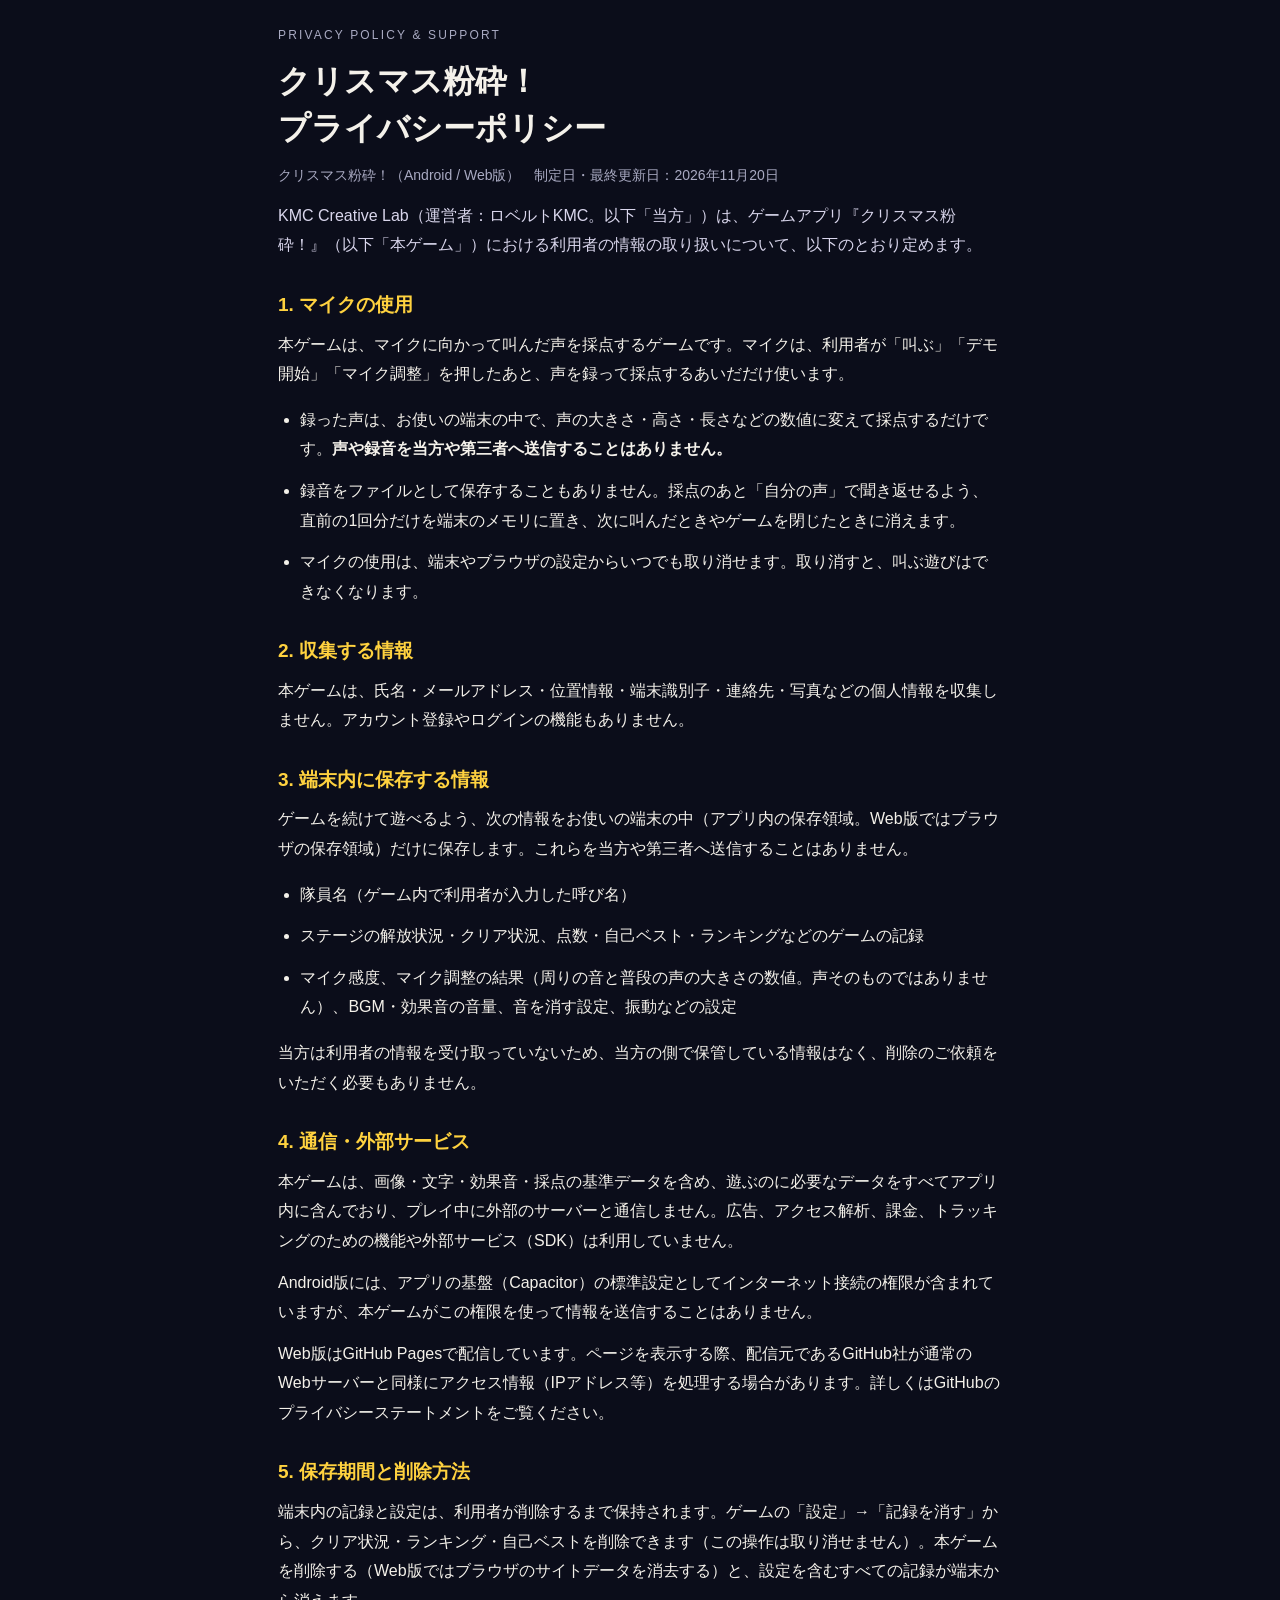
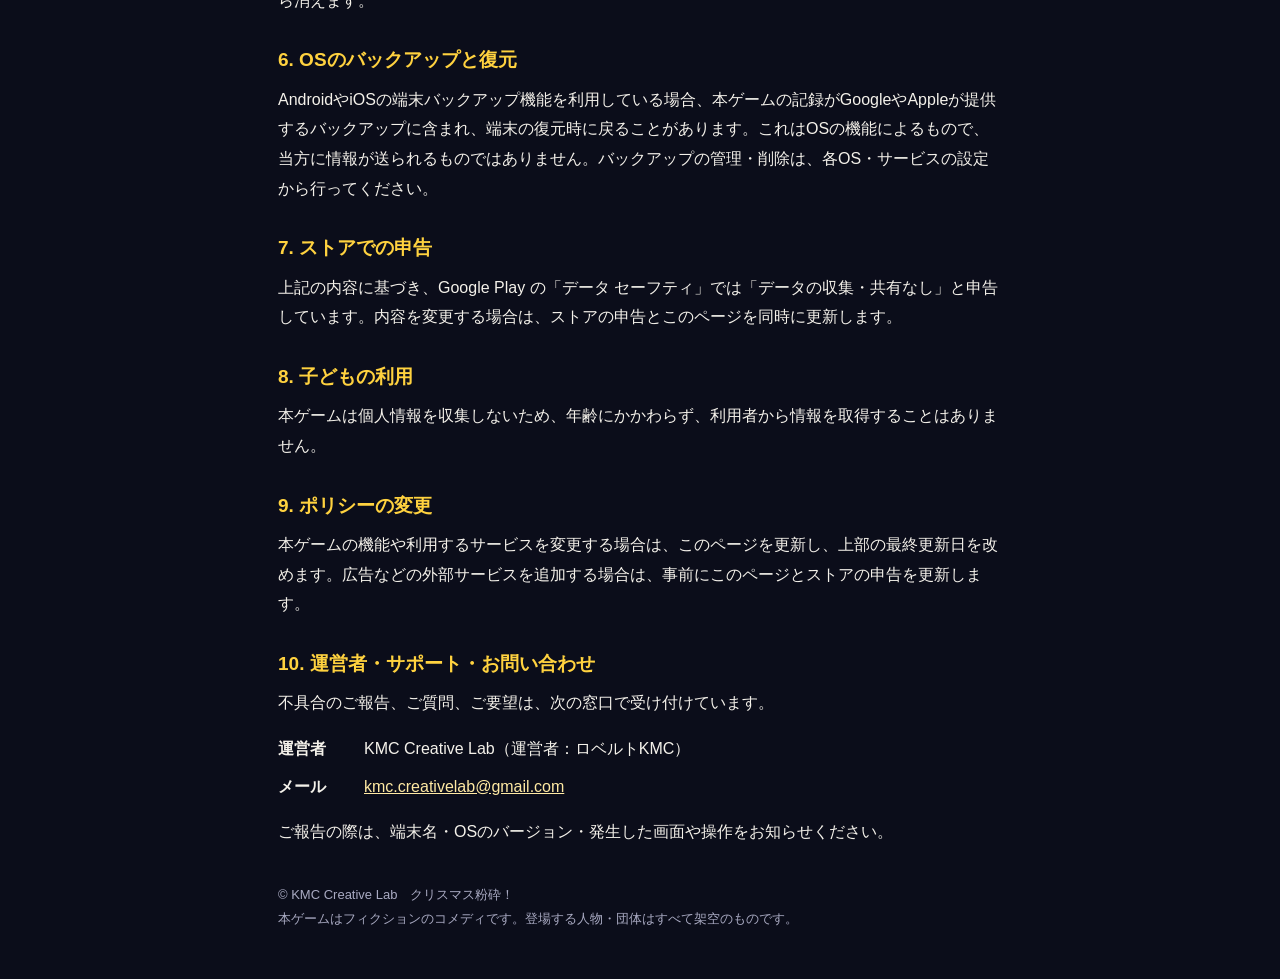
==== privacy.html @ e8f1625f "公開版を更新（元のソース c0cdbc9）" ====
<!doctype html>
<html lang="ja">
<head>
<meta charset="utf-8">
<meta name="viewport" content="width=device-width,initial-scale=1">
<title>プライバシーポリシー・サポート | クリスマス粉砕！</title>
<meta name="description" content="『クリスマス粉砕！』のプライバシーポリシーとお問い合わせ窓口">
<style>
  :root { color-scheme: dark; }
  * { box-sizing: border-box; }
  body { max-width: 760px; margin: 0 auto; padding: 24px 18px 48px;
    background: #0B0D1A; color: #F4F1EA;
    font: 16px/1.85 -apple-system, BlinkMacSystemFont, "Hiragino Kaku Gothic ProN",
      "Yu Gothic", Meiryo, sans-serif; overflow-wrap: anywhere; }
  h1 { font-size: clamp(23px, 5vw, 32px); line-height: 1.45; margin: 6px 0 12px; }
  h2 { font-size: 19px; line-height: 1.5; color: #FFD23F; margin: 31px 0 10px; }
  p, li { margin: 0 0 12px; }
  ul { padding-left: 1.4em; }
  a { color: #FFE9A3; }
  .eyebrow { color: #A9AAC2; letter-spacing: .18em; font-size: 12px; }
  .lead { color: #D9D6EC; }
  .meta { color: #A9AAC2; font-size: 14px; }
  dl { display: grid; grid-template-columns: 4.5em 1fr; gap: 8px 14px; }
  dt { font-weight: 700; }
  dd { margin: 0; }
  .mail { overflow-wrap: normal; word-break: keep-all; }
  footer { margin-top: 36px; color: #A9AAC2; font-size: 13px; }
</style>
</head>
<body>
<p class="eyebrow">PRIVACY POLICY &amp; SUPPORT</p>
<h1>クリスマス粉砕！<br>プライバシーポリシー</h1>
<p class="meta">クリスマス粉砕！（Android / Web版）　制定日・最終更新日：2026年11月20日</p>
<p class="lead">KMC Creative Lab（運営者：ロベルトKMC。以下「当方」）は、ゲームアプリ『クリスマス粉砕！』（以下「本ゲーム」）における利用者の情報の取り扱いについて、以下のとおり定めます。</p>

<h2>1. マイクの使用</h2>
<p>本ゲームは、マイクに向かって叫んだ声を採点するゲームです。マイクは、利用者が「叫ぶ」「デモ開始」「マイク調整」を押したあと、声を録って採点するあいだだけ使います。</p>
<ul>
  <li>録った声は、お使いの端末の中で、声の大きさ・高さ・長さなどの数値に変えて採点するだけです。<strong>声や録音を当方や第三者へ送信することはありません。</strong></li>
  <li>録音をファイルとして保存することもありません。採点のあと「自分の声」で聞き返せるよう、直前の1回分だけを端末のメモリに置き、次に叫んだときやゲームを閉じたときに消えます。</li>
  <li>マイクの使用は、端末やブラウザの設定からいつでも取り消せます。取り消すと、叫ぶ遊びはできなくなります。</li>
</ul>

<h2>2. 収集する情報</h2>
<p>本ゲームは、氏名・メールアドレス・位置情報・端末識別子・連絡先・写真などの個人情報を収集しません。アカウント登録やログインの機能もありません。</p>

<h2>3. 端末内に保存する情報</h2>
<p>ゲームを続けて遊べるよう、次の情報をお使いの端末の中（アプリ内の保存領域。Web版ではブラウザの保存領域）だけに保存します。これらを当方や第三者へ送信することはありません。</p>
<ul>
  <li>隊員名（ゲーム内で利用者が入力した呼び名）</li>
  <li>ステージの解放状況・クリア状況、点数・自己ベスト・ランキングなどのゲームの記録</li>
  <li>マイク感度、マイク調整の結果（周りの音と普段の声の大きさの数値。声そのものではありません）、BGM・効果音の音量、音を消す設定、振動などの設定</li>
</ul>
<p>当方は利用者の情報を受け取っていないため、当方の側で保管している情報はなく、削除のご依頼をいただく必要もありません。</p>

<h2>4. 通信・外部サービス</h2>
<p>本ゲームは、画像・文字・効果音・採点の基準データを含め、遊ぶのに必要なデータをすべてアプリ内に含んでおり、プレイ中に外部のサーバーと通信しません。広告、アクセス解析、課金、トラッキングのための機能や外部サービス（SDK）は利用していません。</p>
<p>Android版には、アプリの基盤（Capacitor）の標準設定としてインターネット接続の権限が含まれていますが、本ゲームがこの権限を使って情報を送信することはありません。</p>
<p>Web版はGitHub Pagesで配信しています。ページを表示する際、配信元であるGitHub社が通常のWebサーバーと同様にアクセス情報（IPアドレス等）を処理する場合があります。詳しくはGitHubのプライバシーステートメントをご覧ください。</p>

<h2>5. 保存期間と削除方法</h2>
<p>端末内の記録と設定は、利用者が削除するまで保持されます。ゲームの「設定」→「記録を消す」から、クリア状況・ランキング・自己ベストを削除できます（この操作は取り消せません）。本ゲームを削除する（Web版ではブラウザのサイトデータを消去する）と、設定を含むすべての記録が端末から消えます。</p>

<h2>6. OSのバックアップと復元</h2>
<p>AndroidやiOSの端末バックアップ機能を利用している場合、本ゲームの記録がGoogleやAppleが提供するバックアップに含まれ、端末の復元時に戻ることがあります。これはOSの機能によるもので、当方に情報が送られるものではありません。バックアップの管理・削除は、各OS・サービスの設定から行ってください。</p>

<h2>7. ストアでの申告</h2>
<p>上記の内容に基づき、Google Play の「データ セーフティ」では「データの収集・共有なし」と申告しています。内容を変更する場合は、ストアの申告とこのページを同時に更新します。</p>

<h2>8. 子どもの利用</h2>
<p>本ゲームは個人情報を収集しないため、年齢にかかわらず、利用者から情報を取得することはありません。</p>

<h2>9. ポリシーの変更</h2>
<p>本ゲームの機能や利用するサービスを変更する場合は、このページを更新し、上部の最終更新日を改めます。広告などの外部サービスを追加する場合は、事前にこのページとストアの申告を更新します。</p>

<h2 id="contact">10. 運営者・サポート・お問い合わせ</h2>
<p>不具合のご報告、ご質問、ご要望は、次の窓口で受け付けています。</p>
<dl>
  <dt>運営者</dt><dd>KMC Creative Lab（運営者：ロベルトKMC）</dd>
  <dt>メール</dt><dd><a class="mail" href="mailto:kmc.creativelab@gmail.com">kmc.creativelab@gmail.com</a></dd>
</dl>
<p>ご報告の際は、端末名・OSのバージョン・発生した画面や操作をお知らせください。</p>

<footer>© KMC Creative Lab　クリスマス粉砕！<br>本ゲームはフィクションのコメディです。登場する人物・団体はすべて架空のものです。</footer>
</body>
</html>
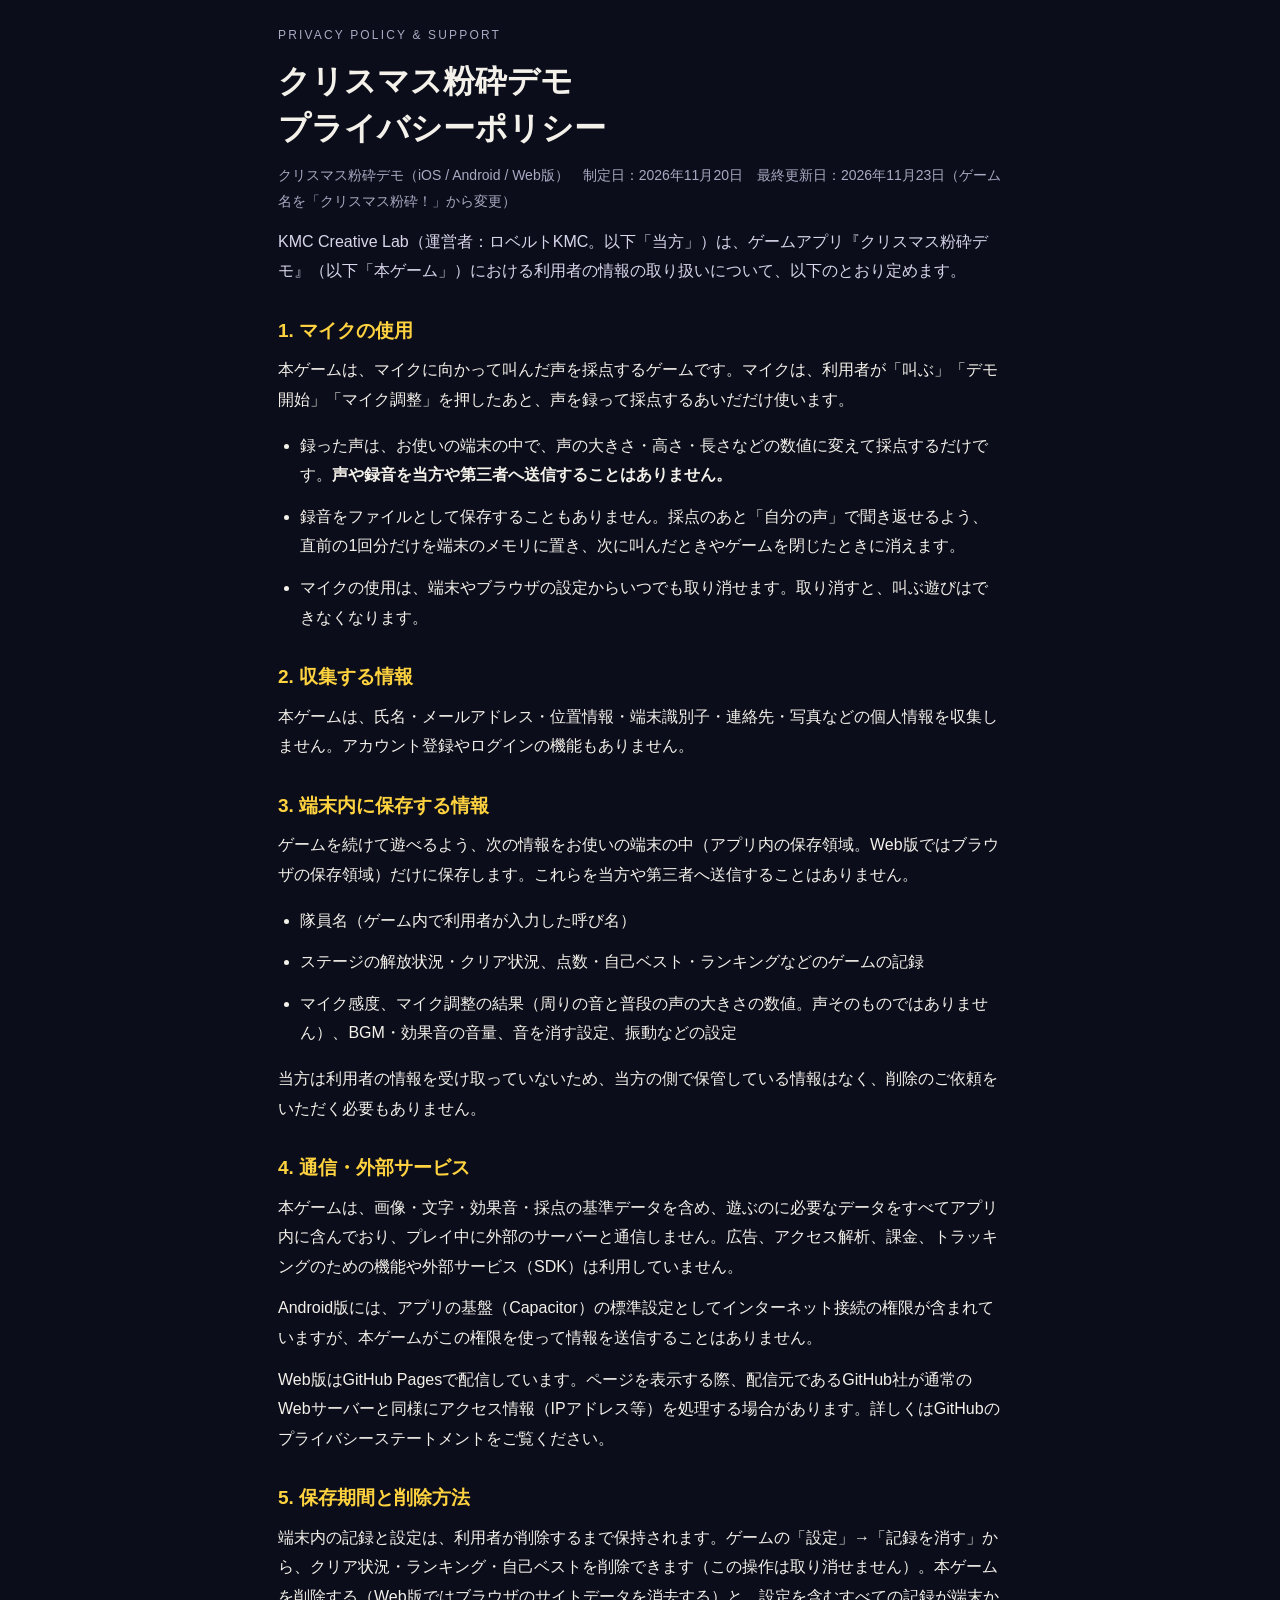
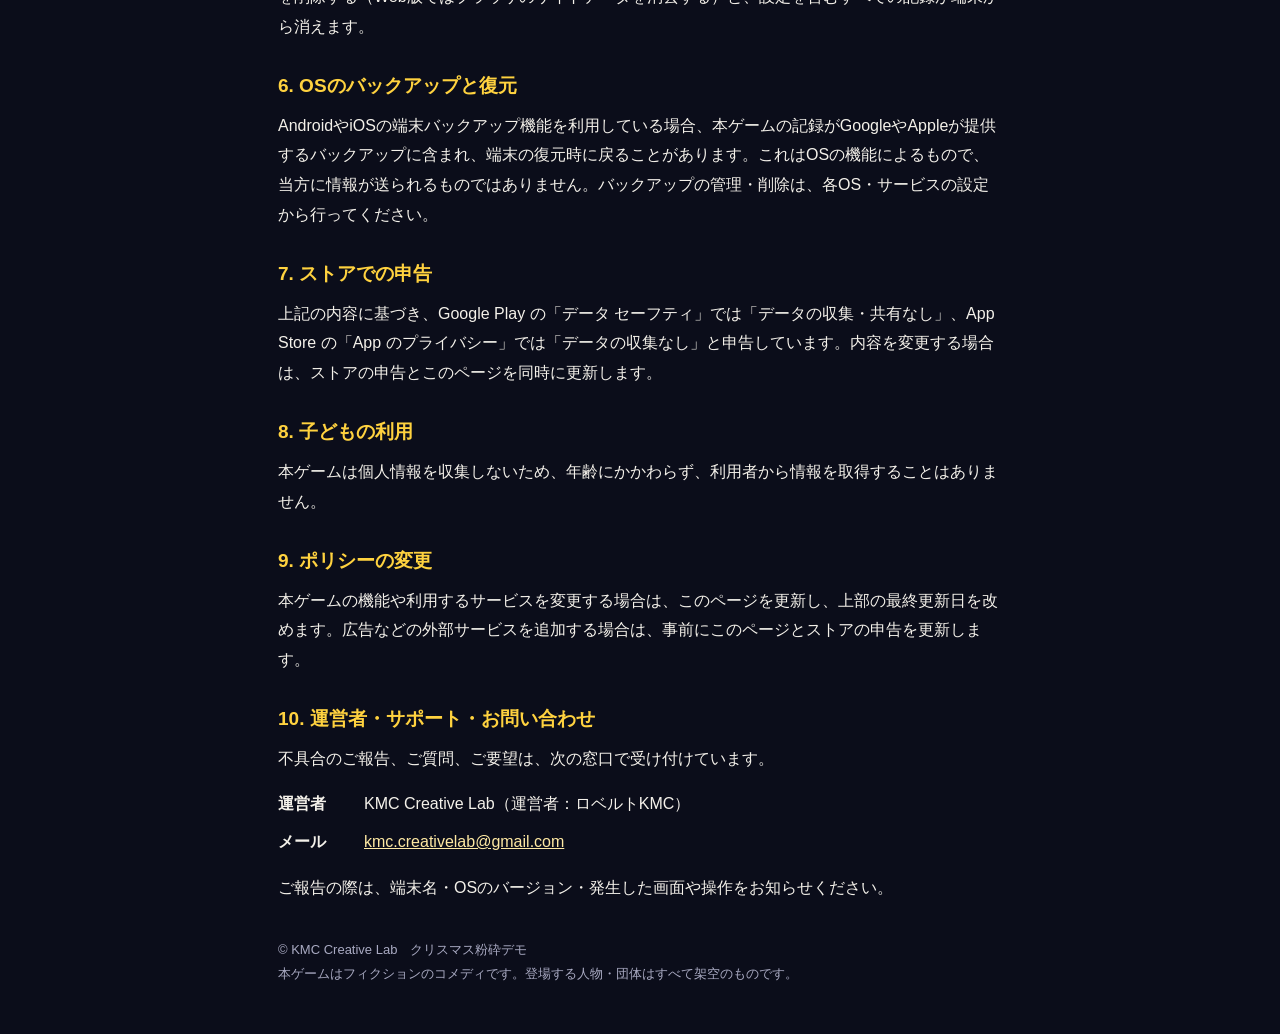
==== commit 6ece01af: "公開版を更新（元のソース 6242860）" ====
--- a/privacy.html
+++ b/privacy.html
@@ -3,8 +3,8 @@
 <head>
 <meta charset="utf-8">
 <meta name="viewport" content="width=device-width,initial-scale=1">
-<title>プライバシーポリシー・サポート | クリスマス粉砕！</title>
-<meta name="description" content="『クリスマス粉砕！』のプライバシーポリシーとお問い合わせ窓口">
+<title>プライバシーポリシー・サポート | クリスマス粉砕デモ</title>
+<meta name="description" content="『クリスマス粉砕デモ』のプライバシーポリシーとお問い合わせ窓口">
 <style>
   :root { color-scheme: dark; }
   * { box-sizing: border-box; }
@@ -25,13 +25,18 @@
   dd { margin: 0; }
   .mail { overflow-wrap: normal; word-break: keep-all; }
   footer { margin-top: 36px; color: #A9AAC2; font-size: 13px; }
+  .back[hidden] { display: none; }
+  .back { display: inline-block; margin: 0 0 14px; padding: 10px 16px; border-radius: 99px; background: #FFD23F; color: #17130A; font-weight: 800; text-decoration: none; }
 </style>
 </head>
 <body>
+<!-- アプリの中から開いたとき（?app=1）だけ、ゲームに戻るボタンを出す -->
+<a class="back" id="back" href="index.html" hidden>‹ ゲームに戻る</a>
+<script>if (/[?&]app=1/.test(location.search)) document.getElementById('back').hidden = false;</script>
 <p class="eyebrow">PRIVACY POLICY &amp; SUPPORT</p>
-<h1>クリスマス粉砕！<br>プライバシーポリシー</h1>
-<p class="meta">クリスマス粉砕！（Android / Web版）　制定日・最終更新日：2026年11月20日</p>
-<p class="lead">KMC Creative Lab（運営者：ロベルトKMC。以下「当方」）は、ゲームアプリ『クリスマス粉砕！』（以下「本ゲーム」）における利用者の情報の取り扱いについて、以下のとおり定めます。</p>
+<h1>クリスマス粉砕デモ<br>プライバシーポリシー</h1>
+<p class="meta">クリスマス粉砕デモ（iOS / Android / Web版）　制定日：2026年11月20日　最終更新日：2026年11月23日（ゲーム名を「クリスマス粉砕！」から変更）</p>
+<p class="lead">KMC Creative Lab（運営者：ロベルトKMC。以下「当方」）は、ゲームアプリ『クリスマス粉砕デモ』（以下「本ゲーム」）における利用者の情報の取り扱いについて、以下のとおり定めます。</p>
 
 <h2>1. マイクの使用</h2>
 <p>本ゲームは、マイクに向かって叫んだ声を採点するゲームです。マイクは、利用者が「叫ぶ」「デモ開始」「マイク調整」を押したあと、声を録って採点するあいだだけ使います。</p>
@@ -65,7 +70,7 @@
 <p>AndroidやiOSの端末バックアップ機能を利用している場合、本ゲームの記録がGoogleやAppleが提供するバックアップに含まれ、端末の復元時に戻ることがあります。これはOSの機能によるもので、当方に情報が送られるものではありません。バックアップの管理・削除は、各OS・サービスの設定から行ってください。</p>
 
 <h2>7. ストアでの申告</h2>
-<p>上記の内容に基づき、Google Play の「データ セーフティ」では「データの収集・共有なし」と申告しています。内容を変更する場合は、ストアの申告とこのページを同時に更新します。</p>
+<p>上記の内容に基づき、Google Play の「データ セーフティ」では「データの収集・共有なし」、App Store の「App のプライバシー」では「データの収集なし」と申告しています。内容を変更する場合は、ストアの申告とこのページを同時に更新します。</p>
 
 <h2>8. 子どもの利用</h2>
 <p>本ゲームは個人情報を収集しないため、年齢にかかわらず、利用者から情報を取得することはありません。</p>
@@ -81,6 +86,6 @@
 </dl>
 <p>ご報告の際は、端末名・OSのバージョン・発生した画面や操作をお知らせください。</p>
 
-<footer>© KMC Creative Lab　クリスマス粉砕！<br>本ゲームはフィクションのコメディです。登場する人物・団体はすべて架空のものです。</footer>
+<footer>© KMC Creative Lab　クリスマス粉砕デモ<br>本ゲームはフィクションのコメディです。登場する人物・団体はすべて架空のものです。</footer>
 </body>
 </html>
